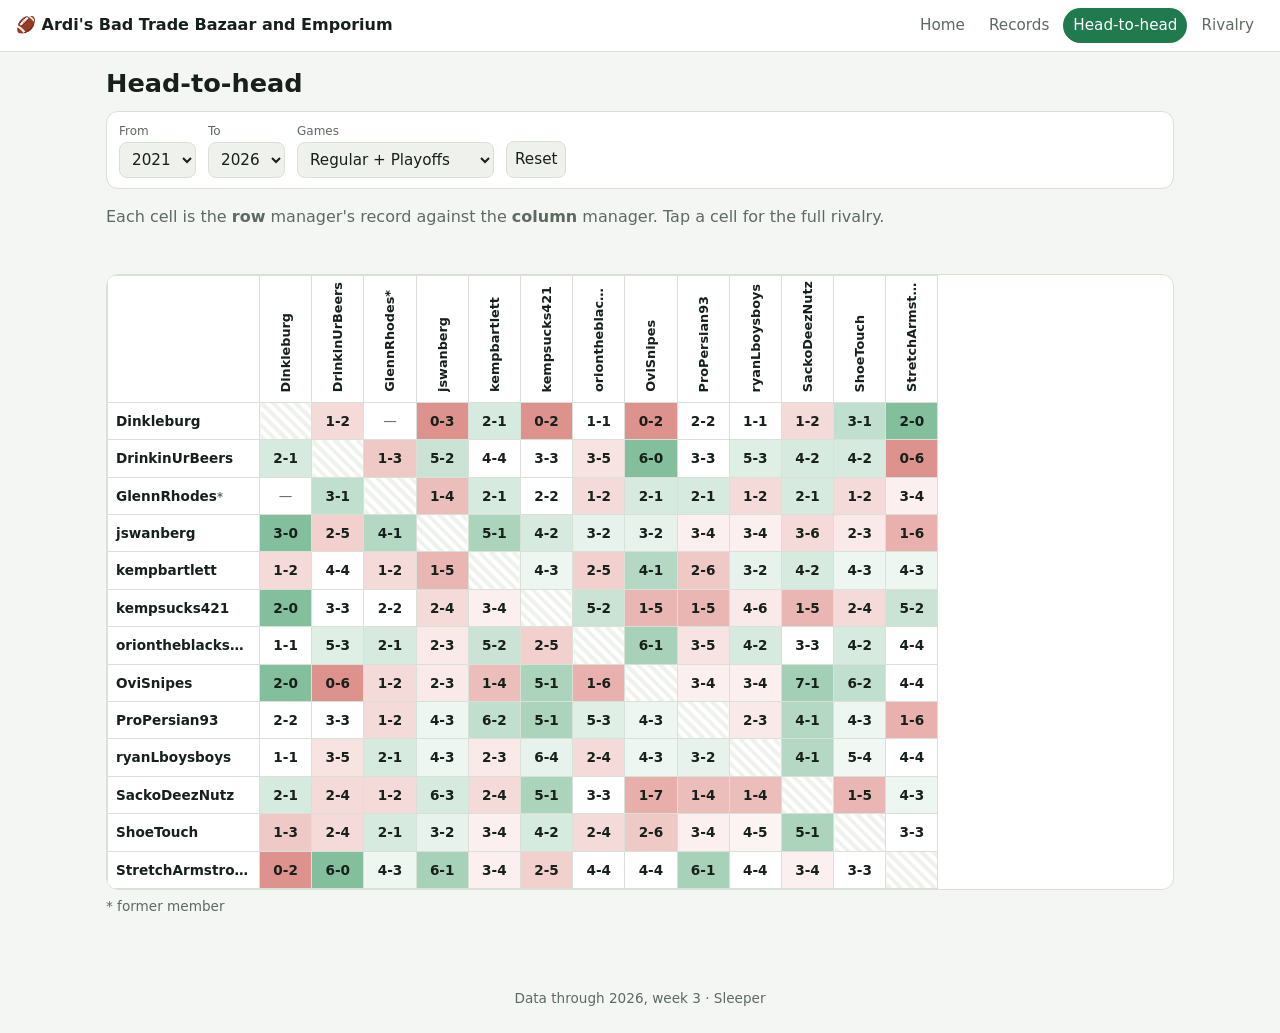
==== docs/h2h.html @ 63c4c476 "Build step, static site, and weekly Sleeper refresh - scripts/build_games.py: merges Sleeper (and an" ====
<!doctype html>
<html lang="en">
<head>
  <meta charset="utf-8">
  <meta name="viewport" content="width=device-width, initial-scale=1">
  <title>Head-to-head · League History</title>
  <link rel="icon" href="data:image/svg+xml,<svg xmlns='http://www.w3.org/2000/svg' viewBox='0 0 100 100'><text y='.9em' font-size='90'>🏈</text></svg>">
  <link rel="stylesheet" href="css/site.css">
  <script type="module" src="js/pages/h2h.js"></script>
</head>
<body>
  <header class="site-header">
    <a class="brand" href="index.html" data-keep-filters><span aria-hidden="true">🏈</span> <span data-site-title>League History</span></a>
    <nav class="site-nav" aria-label="Main">
      <a href="index.html" data-keep-filters>Home</a>
      <a href="records.html" data-keep-filters>Records</a>
      <a href="h2h.html" data-keep-filters aria-current="page">Head-to-head</a>
      <a href="rivalry.html" data-keep-filters>Rivalry</a>
    </nav>
  </header>
  <main>
  <h1>Head-to-head</h1>
  <div id="filters"></div>
  <p class="hint">Each cell is the <strong>row</strong> manager's record against the <strong>column</strong> manager. Tap a cell for the full rivalry.</p>
  <p id="cell-info" class="cell-info" aria-live="polite">&nbsp;</p>
  <div id="grid"></div>
  </main>
  <footer class="site-footer"><span id="footer-note"></span></footer>
</body>
</html>
---- docs/css/site.css ----
:root {
  --bg: #f4f6f3;
  --surface: #ffffff;
  --surface-2: #eef1ec;
  --text: #17201a;
  --muted: #5d6a61;
  --line: #d9e0d8;
  --accent: #1f7a4d;
  --accent-ink: #ffffff;
  --win: 31, 138, 77;      /* rgb, used with alpha for head-to-head tints */
  --loss: 196, 58, 49;
  --gold: #b7862a;
  --radius: 12px;
  --shadow: 0 1px 2px rgba(0, 0, 0, .06), 0 2px 8px rgba(0, 0, 0, .04);
  color-scheme: light;
}
@media (prefers-color-scheme: dark) {
  :root:not([data-theme="light"]) {
    --bg: #0f1411;
    --surface: #171e19;
    --surface-2: #1e2721;
    --text: #e6ece7;
    --muted: #9aa89e;
    --line: #2b362f;
    --accent: #4cc38a;
    --accent-ink: #0b130e;
    --win: 76, 195, 138;
    --loss: 239, 104, 92;
    --gold: #e0b252;
    --shadow: none;
    color-scheme: dark;
  }
}

* { box-sizing: border-box; }
html { -webkit-text-size-adjust: 100%; }
body {
  margin: 0;
  background: var(--bg);
  color: var(--text);
  font: 16px/1.5 system-ui, -apple-system, "Segoe UI", Roboto, sans-serif;
}
a { color: var(--accent); }
h1 { font-size: 1.6rem; line-height: 1.2; margin: 1rem 0 .75rem; }
h2 { font-size: 1.15rem; margin: 0 0 .25rem; }
main { max-width: 1100px; margin: 0 auto; padding: 0 16px 48px; }

/* header */
.site-header {
  position: sticky; top: 0; z-index: 10;
  background: var(--surface); border-bottom: 1px solid var(--line);
  display: flex; flex-wrap: wrap; align-items: center; gap: 4px 16px;
  padding: 8px 16px;
}
.brand { font-weight: 700; color: var(--text); text-decoration: none; white-space: nowrap; overflow: hidden; text-overflow: ellipsis; max-width: 100%; }
.site-nav { display: flex; gap: 4px; overflow-x: auto; margin-left: auto; }
.site-nav a {
  color: var(--muted); text-decoration: none; padding: 6px 10px; border-radius: 999px; white-space: nowrap; font-size: .95rem;
}
.site-nav a[aria-current="page"] { background: var(--accent); color: var(--accent-ink); }
.site-footer { text-align: center; color: var(--muted); font-size: .85rem; padding: 24px 16px; }

/* cards & text */
.card {
  background: var(--surface); border: 1px solid var(--line); border-radius: var(--radius);
  box-shadow: var(--shadow); padding: 16px; margin: 16px 0;
}
.desc, .hint, .fine, .muted { color: var(--muted); }
.desc { margin: 0 0 12px; font-size: .95rem; }
.fine { font-size: .85rem; margin: 6px 0 0; }
.empty { color: var(--muted); padding: 12px 0; }
.error { background: rgba(var(--loss), .12); border: 1px solid rgba(var(--loss), .4); padding: 12px; border-radius: 8px; }
.former { color: var(--muted); font-size: .85em; }
.badge {
  display: inline-block; font-size: .7rem; font-weight: 600; letter-spacing: .02em;
  padding: 1px 6px; border-radius: 999px; background: var(--surface-2); color: var(--muted); vertical-align: 1px;
}
.badge.po { background: var(--gold); color: #fff; }

/* home */
.hero { padding: 24px 0 4px; }
.hero h1 { font-size: clamp(1.6rem, 6vw, 2.4rem); margin: 0 0 4px; }
.eyebrow { text-transform: uppercase; letter-spacing: .08em; font-size: .75rem; color: var(--accent); font-weight: 700; margin: 0; }
.sub { color: var(--muted); margin: 0; }
.facts { margin: 8px 0; padding-left: 1.2rem; }
.facts li { margin: 6px 0; }
.link-btn { background: none; border: 0; color: var(--accent); font: inherit; padding: 4px 0; cursor: pointer; text-decoration: underline; }
.tiles { display: grid; gap: 12px; grid-template-columns: 1fr; margin: 16px 0; }
.tile {
  display: block; background: var(--surface); border: 1px solid var(--line); border-radius: var(--radius);
  padding: 16px; text-decoration: none; color: var(--text); box-shadow: var(--shadow);
}
.tile strong { display: block; color: var(--accent); font-size: 1.05rem; }
.tile span { color: var(--muted); font-size: .92rem; }
@media (min-width: 700px) { .tiles { grid-template-columns: repeat(3, 1fr); } }
table.champs th[scope="row"] { font-variant-numeric: tabular-nums; }

/* filters */
.filters {
  display: flex; flex-wrap: wrap; gap: 8px 12px; align-items: end;
  background: var(--surface); border: 1px solid var(--line); border-radius: var(--radius); padding: 10px 12px;
}
.filters label, .pickers label { display: flex; flex-direction: column; font-size: .75rem; color: var(--muted); gap: 2px; }
select, .filters button {
  font: inherit; font-size: .95rem; color: var(--text); background: var(--surface-2);
  border: 1px solid var(--line); border-radius: 8px; padding: 6px 8px; min-height: 36px;
}
.filters button { cursor: pointer; }

/* records */
.jump { display: flex; gap: 6px; overflow-x: auto; padding: 12px 0 0; scrollbar-width: thin; }
.jump a {
  flex: none; font-size: .85rem; text-decoration: none; padding: 4px 10px; border-radius: 999px;
  border: 1px solid var(--line); background: var(--surface); color: var(--text);
}
section[id] { scroll-margin-top: 64px; }
.seg { display: inline-flex; border: 1px solid var(--line); border-radius: 999px; overflow: hidden; margin-bottom: 10px; }
.seg button { font: inherit; font-size: .85rem; border: 0; background: none; color: var(--muted); padding: 6px 12px; cursor: pointer; }
.seg button[aria-selected="true"] { background: var(--accent); color: var(--accent-ink); }
.callouts { display: flex; flex-wrap: wrap; gap: 4px 20px; margin: 0; font-size: .95rem; }

/* tables */
.table-wrap { overflow-x: auto; -webkit-overflow-scrolling: touch; margin: 0 -4px; }
table { border-collapse: collapse; width: 100%; font-size: .92rem; font-variant-numeric: tabular-nums; }
th, td { padding: 7px 8px; text-align: left; border-bottom: 1px solid var(--line); white-space: nowrap; }
thead th { font-size: .78rem; text-transform: uppercase; letter-spacing: .04em; color: var(--muted); }
th button { all: unset; cursor: pointer; }
th button:focus-visible { outline: 2px solid var(--accent); outline-offset: 2px; }
.num { text-align: right; }
td.rank, th.rank { color: var(--muted); width: 2ch; padding-right: 0; }
tbody tr:hover { background: var(--surface-2); }
.more, .less {
  display: block; margin: 10px auto 0; font: inherit; font-size: .9rem; cursor: pointer;
  background: var(--surface-2); color: var(--text); border: 1px solid var(--line); border-radius: 999px; padding: 6px 16px;
}

/* head-to-head grid */
.cell-info { min-height: 1.5em; font-size: .9rem; margin: 4px 0 8px; }
.h2h-wrap { border: 1px solid var(--line); border-radius: var(--radius); background: var(--surface); margin: 0; }
table.h2h { width: auto; font-size: .85rem; }
table.h2h th, table.h2h td { text-align: center; padding: 0; border: 1px solid var(--line); }
table.h2h th[scope="row"] {
  position: sticky; left: 0; z-index: 1; background: var(--surface); text-align: left; padding: 6px 8px;
  max-width: 9.5rem; overflow: hidden; text-overflow: ellipsis;
}
table.h2h thead th { height: 7.5rem; vertical-align: bottom; padding: 4px 0; min-width: 2.6rem; }
table.h2h .corner { position: sticky; left: 0; z-index: 2; background: var(--surface); }
.col-name {
  display: inline-block; writing-mode: vertical-rl; transform: rotate(180deg);
  max-height: 7rem; overflow: hidden; text-overflow: ellipsis; text-transform: none; letter-spacing: 0; font-size: .8rem; color: var(--text);
}
td.rec { --lean: 0; background: rgba(var(--win), calc(var(--lean) * .55)); }
td.rec[style*="--lean:-"] { background: rgba(var(--loss), calc(var(--lean) * -.55)); }
td.rec a { display: block; padding: 8px 6px; color: var(--text); text-decoration: none; font-weight: 600; min-width: 3.2rem; }
td.rec a:hover, td.rec a:focus-visible { outline: 2px solid var(--accent); outline-offset: -2px; }
td.diag { background: repeating-linear-gradient(45deg, var(--surface-2) 0 4px, transparent 4px 8px); }
td.none { color: var(--muted); padding: 8px 6px; }

/* rivalry */
.pickers { display: flex; flex-wrap: wrap; align-items: end; gap: 8px 12px; margin: 12px 0; }
.pickers select { min-width: 10rem; }
.vs { font-weight: 700; color: var(--muted); padding-bottom: 8px; }
.score-card { display: grid; grid-template-columns: 1fr auto 1fr; align-items: center; text-align: center; gap: 8px; }
.score-card .side { display: flex; flex-direction: column; min-width: 0; }
.score-card .nm { font-weight: 600; overflow: hidden; text-overflow: ellipsis; white-space: nowrap; }
.score-card .big { font-size: clamp(2.2rem, 11vw, 3.4rem); font-weight: 800; line-height: 1.1; font-variant-numeric: tabular-nums; }
.score-card .dash { color: var(--muted); }
.score-card .mid { display: flex; flex-direction: column; }
.score-card .ties { font-size: .8rem; color: var(--muted); }
.lead-line { grid-column: 1 / -1; margin: 4px 0 0; color: var(--muted); }
.facts-grid { display: grid; grid-template-columns: 1fr; gap: 12px 24px; margin: 0; }
.facts-grid dt { font-size: .78rem; text-transform: uppercase; letter-spacing: .04em; color: var(--muted); }
.facts-grid dd { margin: 2px 0 0; }
.when { color: var(--muted); font-size: .9em; }
@media (min-width: 700px) { .facts-grid { grid-template-columns: 1fr 1fr; } }
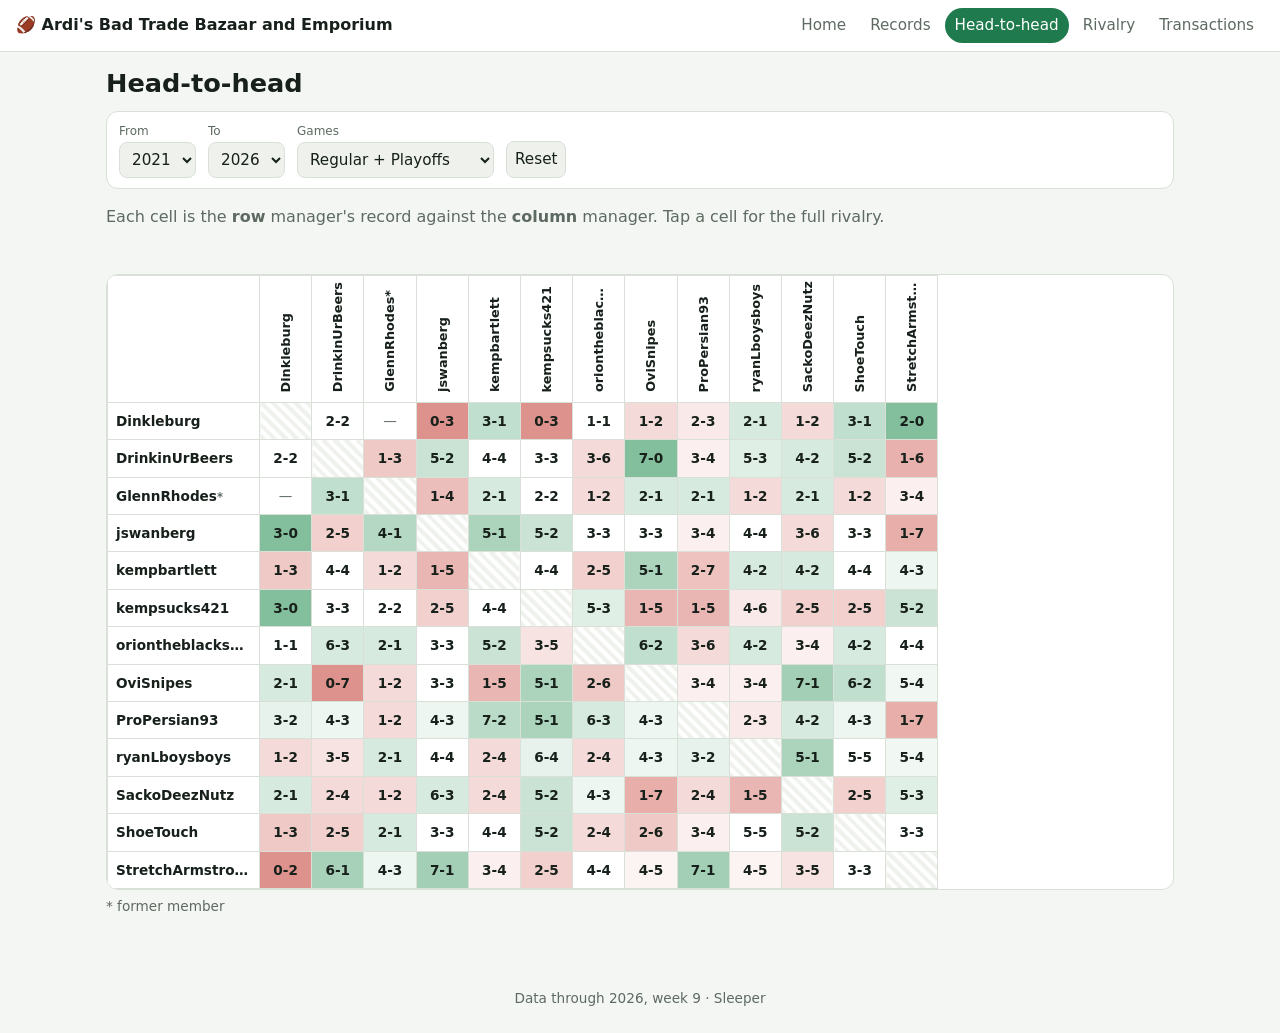
==== commit 83e4dae6: "Transactions page: team summary and week-by-week timeline build_games.py now writes docs/data/transa" ====
--- a/docs/h2h.html
+++ b/docs/h2h.html
@@ -16,6 +16,7 @@
       <a href="records.html" data-keep-filters>Records</a>
       <a href="h2h.html" data-keep-filters aria-current="page">Head-to-head</a>
       <a href="rivalry.html" data-keep-filters>Rivalry</a>
+      <a href="transactions.html">Transactions</a>
     </nav>
   </header>
   <main>
--- a/docs/css/site.css
+++ b/docs/css/site.css
@@ -92,8 +92,20 @@
 }
 .tile strong { display: block; color: var(--accent); font-size: 1.05rem; }
 .tile span { color: var(--muted); font-size: .92rem; }
-@media (min-width: 700px) { .tiles { grid-template-columns: repeat(3, 1fr); } }
+@media (min-width: 700px) { .tiles { grid-template-columns: repeat(2, 1fr); } }
+@media (min-width: 1000px) { .tiles { grid-template-columns: repeat(4, 1fr); } }
 table.champs th[scope="row"] { font-variant-numeric: tabular-nums; }
+/* phones: each season becomes a small labelled block instead of a wide row */
+@media (max-width: 599px) {
+  table.champs thead { display: none; }
+  table.champs, table.champs tbody, table.champs tr { display: block; }
+  table.champs tr { padding: 8px 0; border-bottom: 1px solid var(--line); }
+  table.champs th[scope="row"] { display: block; border: 0; padding: 0 0 2px; font-size: 1.05rem; }
+  table.champs td {
+    display: grid; grid-template-columns: 8.5rem 1fr; gap: 8px; border: 0; padding: 2px 0; white-space: normal;
+  }
+  table.champs td::before { content: attr(data-label); color: var(--muted); font-size: .85rem; }
+}
 
 /* filters */
 .filters {
@@ -173,3 +185,32 @@
 .facts-grid dd { margin: 2px 0 0; }
 .when { color: var(--muted); font-size: .9em; }
 @media (min-width: 700px) { .facts-grid { grid-template-columns: 1fr 1fr; } }
+
+/* transactions */
+.filters .kinds { border: 0; margin: 0; padding: 0; display: flex; gap: 4px 12px; flex-wrap: wrap; align-items: center; min-height: 36px; }
+.filters .kinds legend { font-size: .75rem; color: var(--muted); padding: 0; float: left; width: 100%; }
+.filters .kinds label { flex-direction: row; align-items: center; gap: 4px; font-size: .95rem; color: var(--text); }
+.tl-season { font-size: 1.05rem; margin: 18px 0 4px; padding-bottom: 4px; border-bottom: 2px solid var(--line); }
+.tl-season:first-child { margin-top: 4px; }
+.tl-week { display: grid; grid-template-columns: 4.5rem 1fr; gap: 8px; padding: 6px 0; border-bottom: 1px solid var(--line); }
+.tl-wk { font-size: .8rem; color: var(--muted); font-weight: 600; padding-top: 3px; }
+.tl { list-style: none; margin: 0; padding: 0; display: grid; gap: 8px; }
+.tx { font-size: .92rem; }
+.tx .when { font-variant-numeric: tabular-nums; }
+.tx-who { font-weight: 600; }
+.moves { list-style: none; margin: 2px 0 0; padding: 0; }
+.moves li { display: flex; gap: 6px; align-items: baseline; }
+.moves .sign { font-weight: 700; width: 1ch; flex: none; }
+.moves .add .sign { color: rgb(var(--win)); }
+.moves .drop .sign { color: rgb(var(--loss)); }
+.moves .drop { color: var(--muted); }
+.pos { color: var(--muted); font-size: .8rem; }
+.bid { font-weight: 700; font-variant-numeric: tabular-nums; }
+.badge.k-trade { background: var(--accent); color: var(--accent-ink); }
+.badge.k-pickup { background: rgba(var(--win), .18); color: var(--text); }
+.badge.k-drop { background: rgba(var(--loss), .16); color: var(--text); }
+.trade { display: grid; grid-template-columns: 1fr; gap: 6px 16px; margin-top: 4px; }
+@media (min-width: 600px) { .trade { grid-template-columns: repeat(auto-fit, minmax(14rem, 1fr)); } }
+.trade-side { background: var(--surface-2); border-radius: 8px; padding: 6px 10px; }
+.trade-who { font-weight: 600; font-size: .85rem; }
+@media (max-width: 499px) { .tl-week { grid-template-columns: 1fr; gap: 2px; } }
